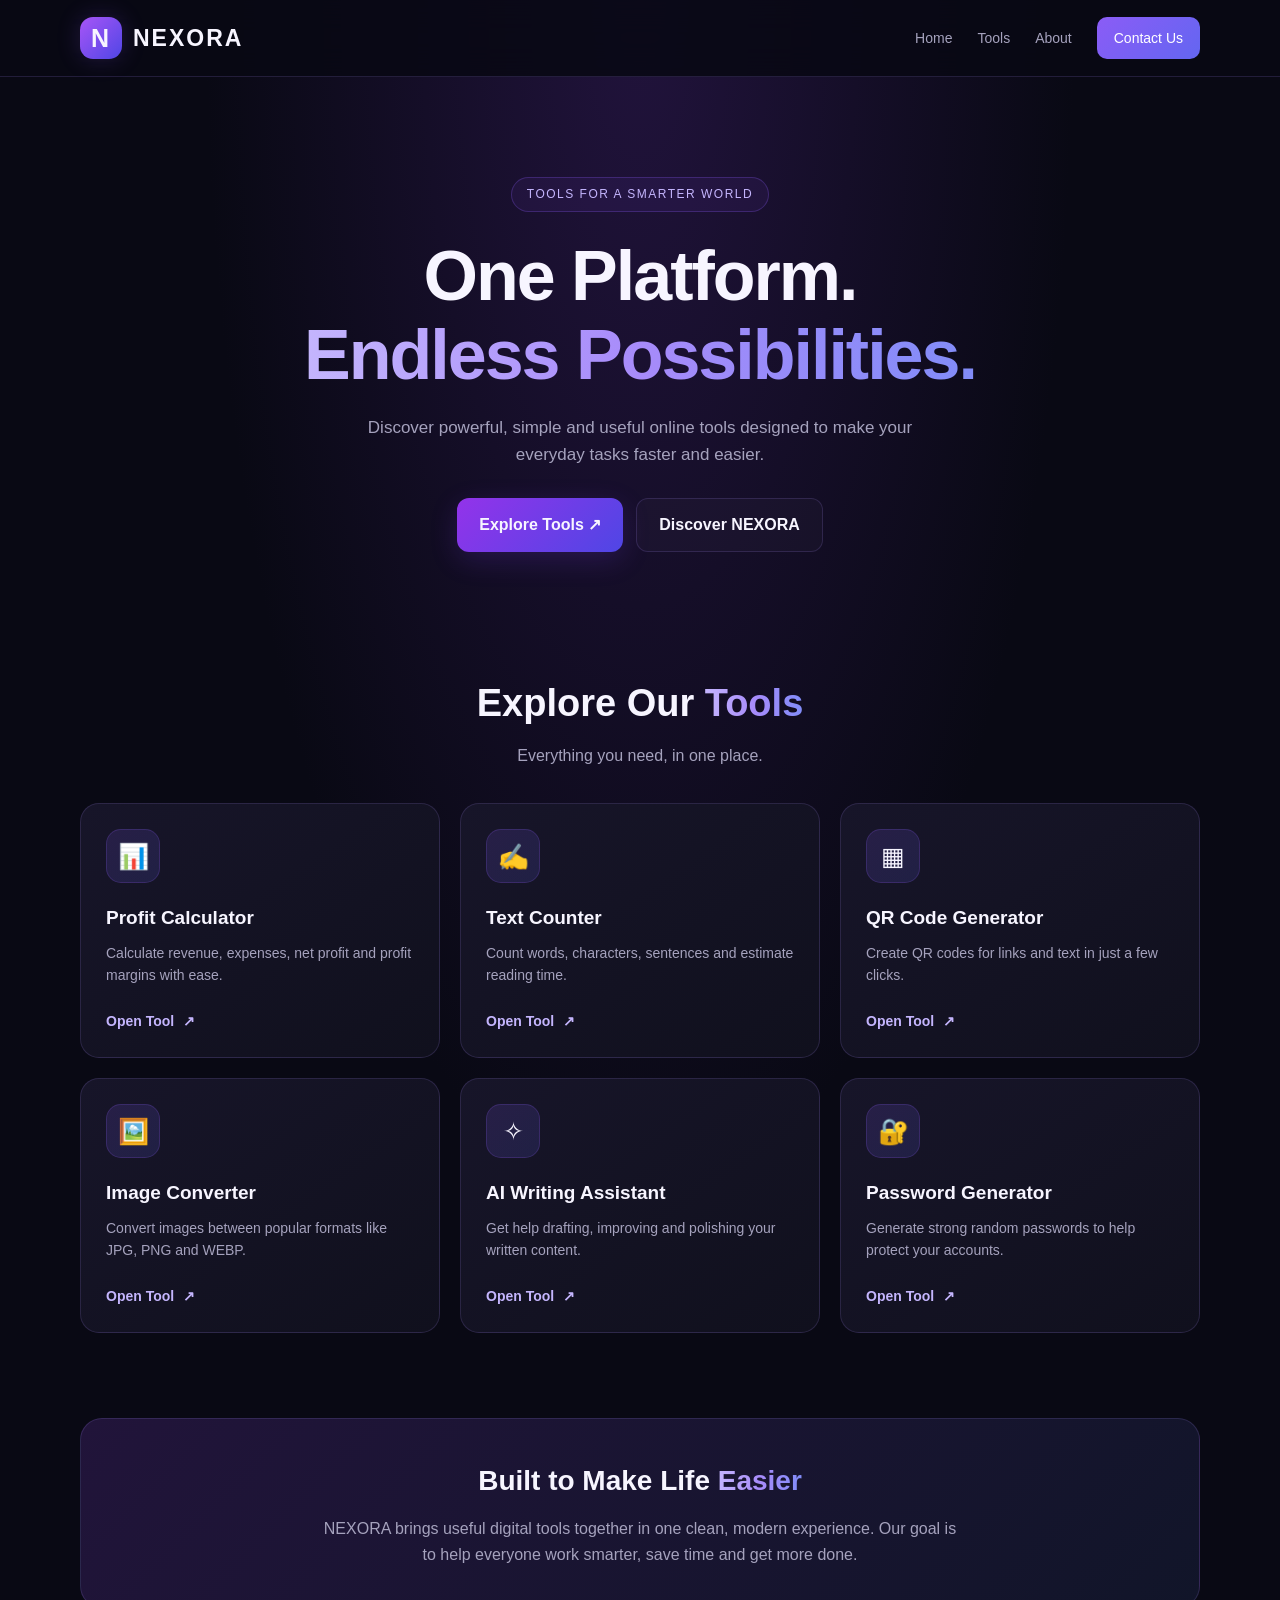
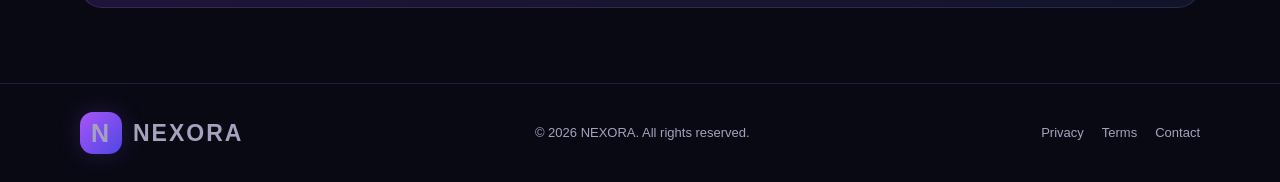
==== index.html @ 26964427 "Rename index.html.html to index.html" ====
<!DOCTYPE html>
<html lang="en">
<head>
  <meta charset="UTF-8">
  <meta name="viewport" content="width=device-width, initial-scale=1.0">
  <meta name="theme-color" content="#090914">
  <meta name="description" content="NEXORA — Smart, simple and powerful online tools for everyone.">
  <title>NEXORA — Tools for a Smarter World</title>

  <style>
    :root {
      --bg: #090914;
      --panel: #111120;
      --panel2: #171529;
      --purple: #8b5cf6;
      --blue: #6366f1;
      --text: #f7f5ff;
      --muted: #a5a2bd;
      --border: rgba(167, 139, 250, 0.17);
    }

    * {
      margin: 0;
      padding: 0;
      box-sizing: border-box;
    }

    html {
      scroll-behavior: smooth;
    }

    body {
      background:
        radial-gradient(ellipse at 50% 0%, #21133c 0%, transparent 48%),
        var(--bg);
      color: var(--text);
      font-family: Arial, Helvetica, sans-serif;
      line-height: 1.6;
      min-height: 100vh;
    }

    a {
      color: inherit;
      text-decoration: none;
    }

    .container {
      width: min(1120px, 92%);
      margin: auto;
    }

    header {
      position: sticky;
      top: 0;
      z-index: 10;
      background: rgba(9, 9, 20, 0.88);
      backdrop-filter: blur(16px);
      border-bottom: 1px solid var(--border);
    }

    nav {
      min-height: 76px;
      display: flex;
      align-items: center;
      justify-content: space-between;
      gap: 20px;
    }

    .logo {
      display: flex;
      align-items: center;
      gap: 11px;
      font-size: 23px;
      font-weight: 800;
      letter-spacing: 2px;
    }

    .logo-mark {
      width: 42px;
      height: 42px;
      display: grid;
      place-items: center;
      border-radius: 13px;
      background: linear-gradient(135deg, #a855f7, #4f46e5);
      box-shadow: 0 0 25px #8b5cf633;
      font-size: 25px;
      font-weight: 900;
    }

    .nav-links {
      display: flex;
      align-items: center;
      gap: 25px;
      color: var(--muted);
      font-size: 14px;
    }

    .nav-links a:hover {
      color: white;
    }

    .nav-button {
      background: linear-gradient(135deg, var(--purple), var(--blue));
      padding: 10px 17px;
      border-radius: 10px;
      color: white !important;
    }

    .hero {
      padding: 100px 0 76px;
      text-align: center;
    }

    .eyebrow {
      display: inline-block;
      color: #c4b5fd;
      border: 1px solid #8b5cf644;
      background: #8b5cf612;
      padding: 7px 15px;
      border-radius: 100px;
      font-size: 12px;
      letter-spacing: 1.5px;
      margin-bottom: 25px;
    }

    h1 {
      max-width: 850px;
      margin: 0 auto 20px;
      font-size: clamp(38px, 6vw, 70px);
      line-height: 1.12;
      letter-spacing: -2px;
    }

    .gradient-text {
      background: linear-gradient(90deg, #c4b5fd, #a78bfa, #818cf8);
      -webkit-background-clip: text;
      background-clip: text;
      color: transparent;
    }

    .hero p {
      color: var(--muted);
      max-width: 610px;
      margin: 0 auto 30px;
      font-size: 17px;
    }

    .hero-actions {
      display: flex;
      justify-content: center;
      gap: 13px;
      flex-wrap: wrap;
    }

    .btn {
      display: inline-flex;
      align-items: center;
      justify-content: center;
      padding: 13px 22px;
      border-radius: 12px;
      font-weight: 700;
      transition: 0.2s;
    }

    .btn-primary {
      background: linear-gradient(135deg, #9333ea, #4f46e5);
      box-shadow: 0 8px 28px #7c3aed30;
    }

    .btn-secondary {
      border: 1px solid var(--border);
      background: #ffffff06;
    }

    .btn:hover,
    .tool-card:hover {
      transform: translateY(-4px);
    }

    .section {
      padding: 45px 0 85px;
    }

    .section-heading {
      text-align: center;
      margin-bottom: 35px;
    }

    .section-heading h2 {
      font-size: clamp(27px, 4vw, 38px);
      margin-bottom: 9px;
    }

    .section-heading p {
      color: var(--muted);
    }

    .tools-grid {
      display: grid;
      grid-template-columns: repeat(3, minmax(0, 1fr));
      gap: 20px;
    }

    .tool-card {
      position: relative;
      display: flex;
      flex-direction: column;
      min-height: 255px;
      padding: 25px;
      border: 1px solid var(--border);
      border-radius: 19px;
      background: linear-gradient(145deg, #171529, #10101d);
      transition: 0.25s;
      overflow: hidden;
    }

    .tool-card:hover {
      border-color: #8b5cf677;
      box-shadow: 0 15px 40px #0004;
    }

    .tool-icon {
      display: grid;
      place-items: center;
      width: 54px;
      height: 54px;
      border-radius: 15px;
      background: linear-gradient(135deg, #8b5cf626, #6366f126);
      border: 1px solid #8b5cf633;
      font-size: 25px;
      margin-bottom: 20px;
    }

    .tool-card h3 {
      font-size: 19px;
      margin-bottom: 8px;
    }

    .tool-card p {
      color: var(--muted);
      font-size: 14px;
      margin-bottom: 20px;
    }

    .tool-link {
      margin-top: auto;
      color: #c4b5fd;
      font-size: 14px;
      font-weight: 700;
    }

    .tool-link span {
      margin-left: 5px;
    }

    .about {
      margin-bottom: 75px;
      padding: 40px;
      text-align: center;
      background: linear-gradient(135deg, #21143a, #111529);
      border: 1px solid var(--border);
      border-radius: 22px;
    }

    .about h2 {
      font-size: 28px;
      margin-bottom: 12px;
    }

    .about p {
      max-width: 650px;
      margin: auto;
      color: var(--muted);
    }

    footer {
      border-top: 1px solid var(--border);
      padding: 28px 0;
      color: var(--muted);
      font-size: 13px;
    }

    .footer-content {
      display: flex;
      justify-content: space-between;
      align-items: center;
      flex-wrap: wrap;
      gap: 15px;
    }

    .footer-links {
      display: flex;
      gap: 18px;
      flex-wrap: wrap;
    }

    @media (max-width: 800px) {
      .tools-grid {
        grid-template-columns: repeat(2, minmax(0, 1fr));
      }

      .hero {
        padding-top: 75px;
      }

      .nav-links {
        gap: 12px;
      }
    }

    @media (max-width: 540px) {
      .tools-grid {
        grid-template-columns: 1fr;
      }

      .nav-links a:not(.nav-button) {
        display: none;
      }

      .hero {
        padding: 65px 0 50px;
      }

      .hero p {
        font-size: 15px;
      }

      .about {
        padding: 28px 20px;
      }

      .footer-content {
        flex-direction: column;
        text-align: center;
      }
    }
  </style>
</head>

<body>

  <header>
    <div class="container">
      <nav>
        <a href="main.html" class="logo">
          <span class="logo-mark">N</span>
          <span>NEXORA</span>
        </a>

        <div class="nav-links">
          <a href="#home">Home</a>
          <a href="#tools">Tools</a>
          <a href="#about">About</a>
          <a href="contact.html" class="nav-button">Contact Us</a>
        </div>
      </nav>
    </div>
  </header>

  <main>
    <section class="hero container" id="home">
      <span class="eyebrow">TOOLS FOR A SMARTER WORLD</span>

      <h1>
        One Platform.<br>
        <span class="gradient-text">Endless Possibilities.</span>
      </h1>

      <p>
        Discover powerful, simple and useful online tools
        designed to make your everyday tasks faster and easier.
      </p>

      <div class="hero-actions">
        <a href="#tools" class="btn btn-primary">Explore Tools ↗</a>
        <a href="#about" class="btn btn-secondary">Discover NEXORA</a>
      </div>
    </section>

    <section class="section container" id="tools">
      <div class="section-heading">
        <h2>Explore Our <span class="gradient-text">Tools</span></h2>
        <p>Everything you need, in one place.</p>
      </div>

      <div class="tools-grid">

        <a href="profit-calculator.html" class="tool-card">
          <div class="tool-icon">📊</div>
          <h3>Profit Calculator</h3>
          <p>Calculate revenue, expenses, net profit and profit margins with ease.</p>
          <span class="tool-link">Open Tool <span>↗</span></span>
        </a>

        <a href="text-counter.html" class="tool-card">
          <div class="tool-icon">✍️</div>
          <h3>Text Counter</h3>
          <p>Count words, characters, sentences and estimate reading time.</p>
          <span class="tool-link">Open Tool <span>↗</span></span>
        </a>

        <a href="qr-generator.html" class="tool-card">
          <div class="tool-icon">▦</div>
          <h3>QR Code Generator</h3>
          <p>Create QR codes for links and text in just a few clicks.</p>
          <span class="tool-link">Open Tool <span>↗</span></span>
        </a>

        <a href="image-converter.html" class="tool-card">
          <div class="tool-icon">🖼️</div>
          <h3>Image Converter</h3>
          <p>Convert images between popular formats like JPG, PNG and WEBP.</p>
          <span class="tool-link">Open Tool <span>↗</span></span>
        </a>

        <a href="ai-writing.html" class="tool-card">
          <div class="tool-icon">✧</div>
          <h3>AI Writing Assistant</h3>
          <p>Get help drafting, improving and polishing your written content.</p>
          <span class="tool-link">Open Tool <span>↗</span></span>
        </a>

        <a href="password-generator.html" class="tool-card">
          <div class="tool-icon">🔐</div>
          <h3>Password Generator</h3>
          <p>Generate strong random passwords to help protect your accounts.</p>
          <span class="tool-link">Open Tool <span>↗</span></span>
        </a>

      </div>
    </section>

    <section class="container" id="about">
      <div class="about">
        <h2>Built to Make Life <span class="gradient-text">Easier</span></h2>
        <p>
          NEXORA brings useful digital tools together in one clean,
          modern experience. Our goal is to help everyone work smarter,
          save time and get more done.
        </p>
      </div>
    </section>
  </main>

  <footer id="contact">
    <div class="container footer-content">
      <a href="main.html" class="logo">
        <span class="logo-mark">N</span>
        <span>NEXORA</span>
      </a>

      <p>© <span id="year"></span> NEXORA. All rights reserved.</p>

      <div class="footer-links">
        <a href="privacy.html">Privacy</a>
        <a href="terms.html">Terms</a>
        <a href="mailto:">Contact</a>
      </div>
    </div>
  </footer>

  <script>
    document.getElementById("year").textContent =
      new Date().getFullYear();
  </script>

</body>
</html>
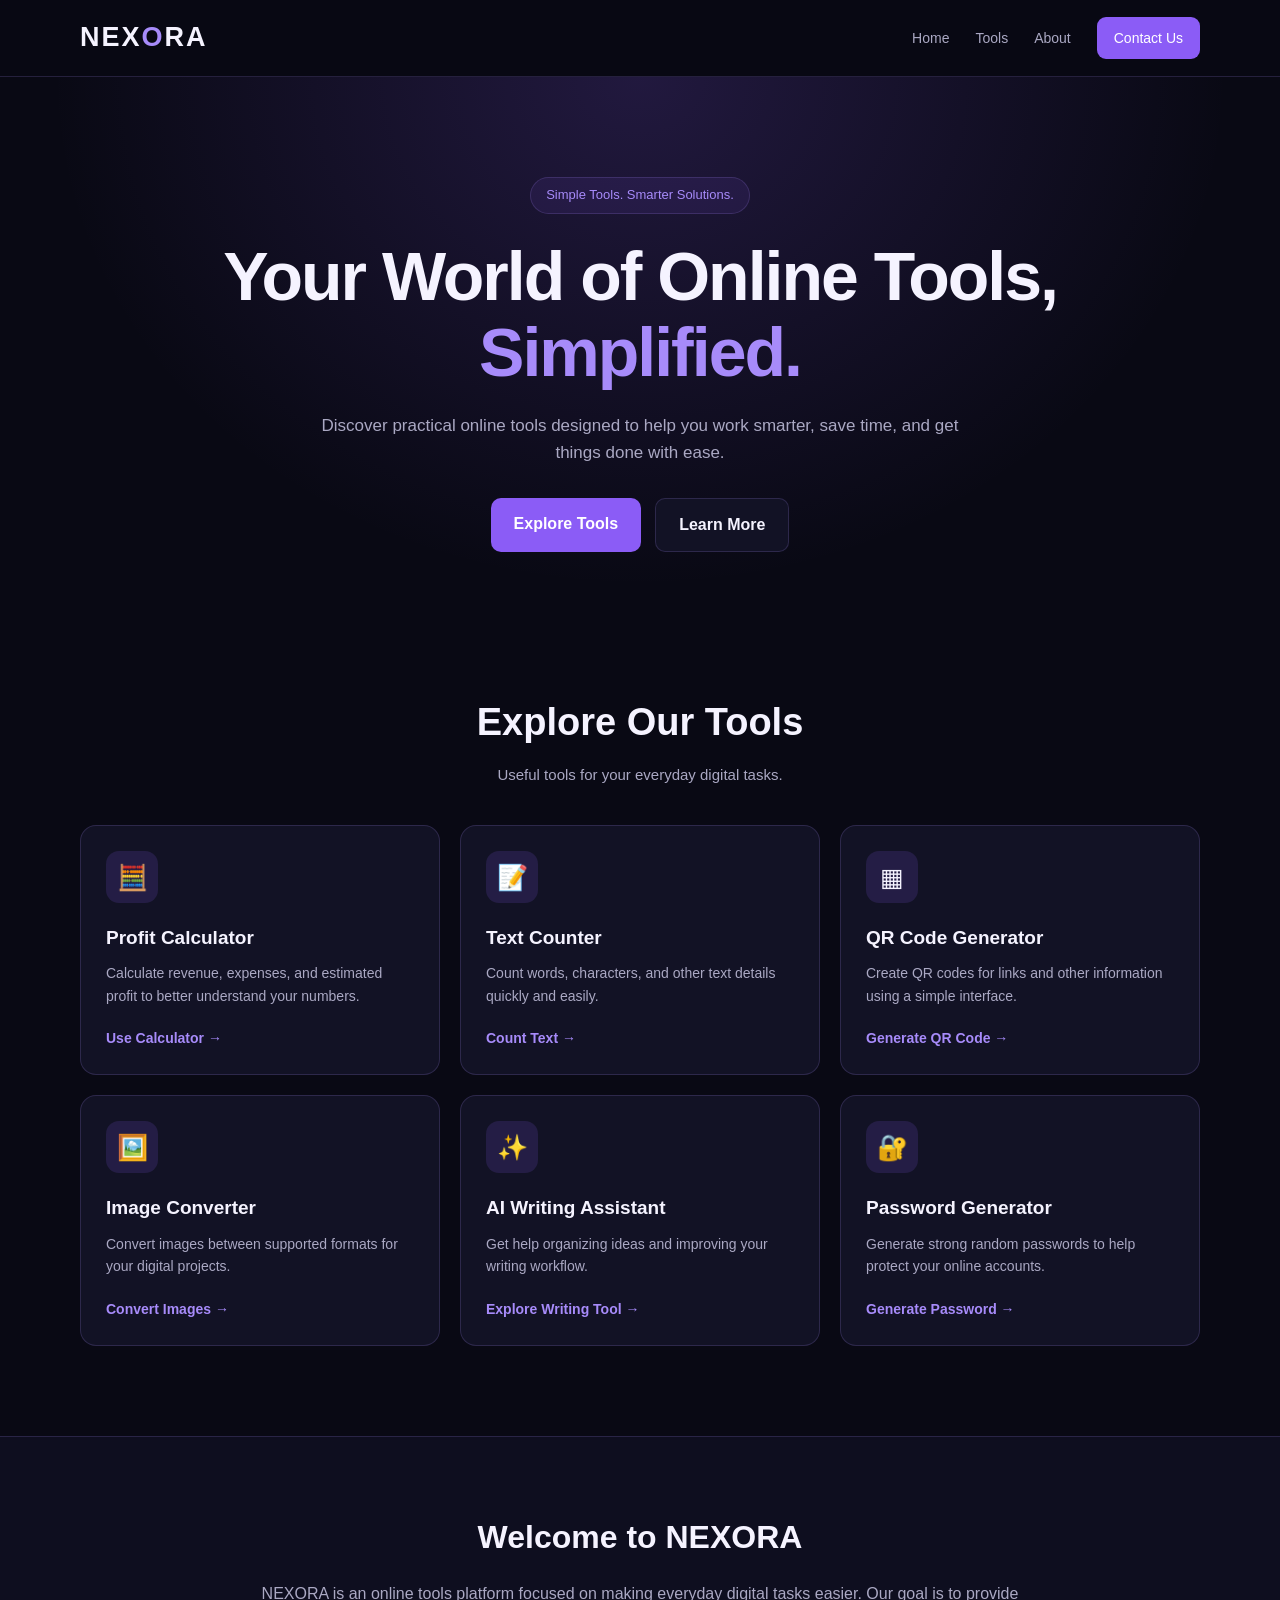
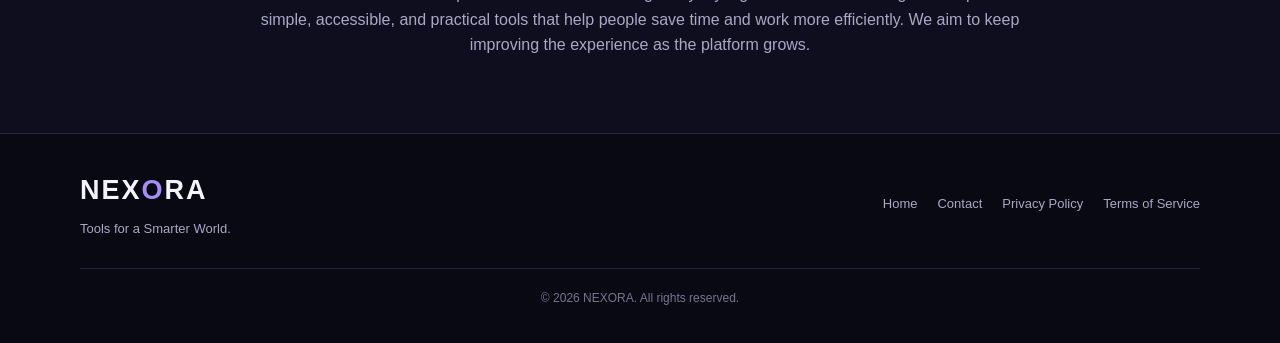
==== commit 7feb7878: "Refactor index.html for better structure and design Updated HTML structure and styles for improved l" ====
--- a/index.html
+++ b/index.html
@@ -1,470 +1,654 @@
-
 <!DOCTYPE html>
 <html lang="en">
 <head>
-  <meta charset="UTF-8">
-  <meta name="viewport" content="width=device-width, initial-scale=1.0">
-  <meta name="theme-color" content="#090914">
-  <meta name="description" content="NEXORA — Smart, simple and powerful online tools for everyone.">
-  <title>NEXORA — Tools for a Smarter World</title>
-
-  <style>
-    :root {
-      --bg: #090914;
-      --panel: #111120;
-      --panel2: #171529;
-      --purple: #8b5cf6;
-      --blue: #6366f1;
-      --text: #f7f5ff;
-      --muted: #a5a2bd;
-      --border: rgba(167, 139, 250, 0.17);
-    }
-
-    * {
-      margin: 0;
-      padding: 0;
-      box-sizing: border-box;
-    }
-
-    html {
-      scroll-behavior: smooth;
-    }
-
-    body {
-      background:
-        radial-gradient(ellipse at 50% 0%, #21133c 0%, transparent 48%),
-        var(--bg);
-      color: var(--text);
-      font-family: Arial, Helvetica, sans-serif;
-      line-height: 1.6;
-      min-height: 100vh;
-    }
-
-    a {
-      color: inherit;
-      text-decoration: none;
-    }
-
-    .container {
-      width: min(1120px, 92%);
-      margin: auto;
-    }
-
-    header {
-      position: sticky;
-      top: 0;
-      z-index: 10;
-      background: rgba(9, 9, 20, 0.88);
-      backdrop-filter: blur(16px);
-      border-bottom: 1px solid var(--border);
-    }
-
-    nav {
-      min-height: 76px;
-      display: flex;
-      align-items: center;
-      justify-content: space-between;
-      gap: 20px;
-    }
-
-    .logo {
-      display: flex;
-      align-items: center;
-      gap: 11px;
-      font-size: 23px;
-      font-weight: 800;
-      letter-spacing: 2px;
-    }
-
-    .logo-mark {
-      width: 42px;
-      height: 42px;
-      display: grid;
-      place-items: center;
-      border-radius: 13px;
-      background: linear-gradient(135deg, #a855f7, #4f46e5);
-      box-shadow: 0 0 25px #8b5cf633;
-      font-size: 25px;
-      font-weight: 900;
-    }
-
-    .nav-links {
-      display: flex;
-      align-items: center;
-      gap: 25px;
-      color: var(--muted);
-      font-size: 14px;
-    }
-
-    .nav-links a:hover {
-      color: white;
-    }
-
-    .nav-button {
-      background: linear-gradient(135deg, var(--purple), var(--blue));
-      padding: 10px 17px;
-      border-radius: 10px;
-      color: white !important;
-    }
-
-    .hero {
-      padding: 100px 0 76px;
-      text-align: center;
-    }
-
-    .eyebrow {
-      display: inline-block;
-      color: #c4b5fd;
-      border: 1px solid #8b5cf644;
-      background: #8b5cf612;
-      padding: 7px 15px;
-      border-radius: 100px;
-      font-size: 12px;
-      letter-spacing: 1.5px;
-      margin-bottom: 25px;
-    }
-
-    h1 {
-      max-width: 850px;
-      margin: 0 auto 20px;
-      font-size: clamp(38px, 6vw, 70px);
-      line-height: 1.12;
-      letter-spacing: -2px;
-    }
-
-    .gradient-text {
-      background: linear-gradient(90deg, #c4b5fd, #a78bfa, #818cf8);
-      -webkit-background-clip: text;
-      background-clip: text;
-      color: transparent;
-    }
-
-    .hero p {
-      color: var(--muted);
-      max-width: 610px;
-      margin: 0 auto 30px;
-      font-size: 17px;
-    }
-
-    .hero-actions {
-      display: flex;
-      justify-content: center;
-      gap: 13px;
-      flex-wrap: wrap;
-    }
-
-    .btn {
-      display: inline-flex;
-      align-items: center;
-      justify-content: center;
-      padding: 13px 22px;
-      border-radius: 12px;
-      font-weight: 700;
-      transition: 0.2s;
-    }
-
-    .btn-primary {
-      background: linear-gradient(135deg, #9333ea, #4f46e5);
-      box-shadow: 0 8px 28px #7c3aed30;
-    }
-
-    .btn-secondary {
-      border: 1px solid var(--border);
-      background: #ffffff06;
-    }
-
-    .btn:hover,
-    .tool-card:hover {
-      transform: translateY(-4px);
-    }
-
-    .section {
-      padding: 45px 0 85px;
-    }
-
-    .section-heading {
-      text-align: center;
-      margin-bottom: 35px;
-    }
-
-    .section-heading h2 {
-      font-size: clamp(27px, 4vw, 38px);
-      margin-bottom: 9px;
-    }
-
-    .section-heading p {
-      color: var(--muted);
-    }
-
-    .tools-grid {
-      display: grid;
-      grid-template-columns: repeat(3, minmax(0, 1fr));
-      gap: 20px;
-    }
-
-    .tool-card {
-      position: relative;
-      display: flex;
-      flex-direction: column;
-      min-height: 255px;
-      padding: 25px;
-      border: 1px solid var(--border);
-      border-radius: 19px;
-      background: linear-gradient(145deg, #171529, #10101d);
-      transition: 0.25s;
-      overflow: hidden;
-    }
-
-    .tool-card:hover {
-      border-color: #8b5cf677;
-      box-shadow: 0 15px 40px #0004;
-    }
-
-    .tool-icon {
-      display: grid;
-      place-items: center;
-      width: 54px;
-      height: 54px;
-      border-radius: 15px;
-      background: linear-gradient(135deg, #8b5cf626, #6366f126);
-      border: 1px solid #8b5cf633;
-      font-size: 25px;
-      margin-bottom: 20px;
-    }
-
-    .tool-card h3 {
-      font-size: 19px;
-      margin-bottom: 8px;
-    }
-
-    .tool-card p {
-      color: var(--muted);
-      font-size: 14px;
-      margin-bottom: 20px;
-    }
-
-    .tool-link {
-      margin-top: auto;
-      color: #c4b5fd;
-      font-size: 14px;
-      font-weight: 700;
-    }
-
-    .tool-link span {
-      margin-left: 5px;
-    }
-
-    .about {
-      margin-bottom: 75px;
-      padding: 40px;
-      text-align: center;
-      background: linear-gradient(135deg, #21143a, #111529);
-      border: 1px solid var(--border);
-      border-radius: 22px;
-    }
-
-    .about h2 {
-      font-size: 28px;
-      margin-bottom: 12px;
-    }
-
-    .about p {
-      max-width: 650px;
-      margin: auto;
-      color: var(--muted);
-    }
-
-    footer {
-      border-top: 1px solid var(--border);
-      padding: 28px 0;
-      color: var(--muted);
-      font-size: 13px;
-    }
-
-    .footer-content {
-      display: flex;
-      justify-content: space-between;
-      align-items: center;
-      flex-wrap: wrap;
-      gap: 15px;
-    }
-
-    .footer-links {
-      display: flex;
-      gap: 18px;
-      flex-wrap: wrap;
-    }
-
-    @media (max-width: 800px) {
-      .tools-grid {
-        grid-template-columns: repeat(2, minmax(0, 1fr));
-      }
-
-      .hero {
-        padding-top: 75px;
-      }
-
-      .nav-links {
-        gap: 12px;
-      }
-    }
-
-    @media (max-width: 540px) {
-      .tools-grid {
-        grid-template-columns: 1fr;
-      }
-
-      .nav-links a:not(.nav-button) {
-        display: none;
-      }
-
-      .hero {
-        padding: 65px 0 50px;
-      }
-
-      .hero p {
-        font-size: 15px;
-      }
-
-      .about {
-        padding: 28px 20px;
-      }
-
-      .footer-content {
-        flex-direction: column;
-        text-align: center;
-      }
-    }
-  </style>
+    <meta charset="UTF-8">
+    <meta name="viewport" content="width=device-width, initial-scale=1.0">
+    <meta name="theme-color" content="#090914">
+
+    <meta name="description" content="NEXORA provides free, simple and powerful online tools for productivity, file conversion, calculations and more.">
+
+    <meta name="robots" content="index, follow">
+
+    <title>NEXORA — Tools for a Smarter World</title>
+
+    <!-- Google AdSense -->
+    <script async
+        src="https://pagead2.googlesyndication.com/pagead/js/adsbygoogle.js?client=ca-pub-7312902540885556"
+        crossorigin="anonymous"></script>
+
+    <style>
+        :root {
+            --background: #090914;
+            --surface: #121225;
+            --surface-hover: #1a1a33;
+            --purple: #8b5cf6;
+            --purple-light: #a78bfa;
+            --text: #f5f3ff;
+            --muted: #aaa8c3;
+            --border: rgba(167, 139, 250, 0.18);
+        }
+
+        * {
+            margin: 0;
+            padding: 0;
+            box-sizing: border-box;
+        }
+
+        html {
+            scroll-behavior: smooth;
+        }
+
+        body {
+            font-family: Arial, Helvetica, sans-serif;
+            background: var(--background);
+            color: var(--text);
+            line-height: 1.6;
+        }
+
+        a {
+            color: inherit;
+            text-decoration: none;
+        }
+
+        button,
+        a {
+            -webkit-tap-highlight-color: transparent;
+        }
+
+        .container {
+            width: min(1120px, 92%);
+            margin: 0 auto;
+        }
+
+        /* Header */
+
+        header {
+            position: sticky;
+            top: 0;
+            z-index: 100;
+            background: rgba(9, 9, 20, 0.92);
+            backdrop-filter: blur(14px);
+            border-bottom: 1px solid var(--border);
+        }
+
+        .navbar {
+            min-height: 76px;
+            display: flex;
+            justify-content: space-between;
+            align-items: center;
+            gap: 24px;
+        }
+
+        .logo {
+            font-size: 27px;
+            font-weight: 800;
+            letter-spacing: 2px;
+            color: var(--text);
+        }
+
+        .logo span {
+            color: var(--purple-light);
+        }
+
+        .nav-links {
+            display: flex;
+            align-items: center;
+            gap: 26px;
+        }
+
+        .nav-links a {
+            color: var(--muted);
+            font-size: 14px;
+            transition: color 0.2s ease;
+        }
+
+        .nav-links a:hover {
+            color: var(--purple-light);
+        }
+
+        .nav-button {
+            background: var(--purple);
+            color: white !important;
+            padding: 10px 17px;
+            border-radius: 9px;
+        }
+
+        .nav-button:hover {
+            background: #7544e8;
+        }
+
+        /* Hero */
+
+        .hero {
+            text-align: center;
+            padding: 100px 0 80px;
+            background:
+                radial-gradient(
+                    ellipse at top,
+                    rgba(139, 92, 246, 0.19),
+                    transparent 65%
+                );
+        }
+
+        .hero-label {
+            display: inline-block;
+            color: var(--purple-light);
+            border: 1px solid var(--border);
+            background: rgba(139, 92, 246, 0.09);
+            padding: 7px 15px;
+            border-radius: 50px;
+            font-size: 13px;
+            margin-bottom: 24px;
+        }
+
+        .hero h1 {
+            font-size: clamp(38px, 6vw, 68px);
+            line-height: 1.12;
+            letter-spacing: -2px;
+            max-width: 850px;
+            margin: 0 auto 22px;
+        }
+
+        .hero h1 span {
+            color: var(--purple-light);
+        }
+
+        .hero p {
+            max-width: 650px;
+            margin: 0 auto;
+            color: var(--muted);
+            font-size: 17px;
+        }
+
+        .hero-buttons {
+            display: flex;
+            justify-content: center;
+            gap: 14px;
+            flex-wrap: wrap;
+            margin-top: 32px;
+        }
+
+        .button {
+            display: inline-block;
+            padding: 13px 23px;
+            border-radius: 10px;
+            font-weight: 700;
+            transition: transform 0.2s ease,
+                        background 0.2s ease;
+        }
+
+        .button:hover {
+            transform: translateY(-2px);
+        }
+
+        .button-primary {
+            background: var(--purple);
+            color: white;
+        }
+
+        .button-primary:hover {
+            background: #7544e8;
+        }
+
+        .button-secondary {
+            border: 1px solid var(--border);
+            background: var(--surface);
+            color: var(--text);
+        }
+
+        .button-secondary:hover {
+            background: var(--surface-hover);
+        }
+
+        /* Tools */
+
+        .tools-section {
+            padding: 60px 0 90px;
+            scroll-margin-top: 90px;
+        }
+
+        .section-heading {
+            text-align: center;
+            margin-bottom: 38px;
+        }
+
+        .section-heading h2 {
+            font-size: clamp(28px, 4vw, 38px);
+            margin-bottom: 10px;
+        }
+
+        .section-heading p {
+            color: var(--muted);
+            font-size: 15px;
+        }
+
+        .tools-grid {
+            display: grid;
+            grid-template-columns: repeat(3, minmax(0, 1fr));
+            gap: 20px;
+        }
+
+        .tool-card {
+            display: flex;
+            flex-direction: column;
+            align-items: flex-start;
+            min-height: 240px;
+            padding: 25px;
+            background: var(--surface);
+            border: 1px solid var(--border);
+            border-radius: 16px;
+            transition: transform 0.2s ease,
+                        border-color 0.2s ease,
+                        background 0.2s ease;
+        }
+
+        .tool-card:hover {
+            transform: translateY(-5px);
+            border-color: rgba(167, 139, 250, 0.55);
+            background: var(--surface-hover);
+        }
+
+        .tool-icon {
+            display: flex;
+            align-items: center;
+            justify-content: center;
+            width: 52px;
+            height: 52px;
+            border-radius: 13px;
+            background: rgba(139, 92, 246, 0.15);
+            font-size: 25px;
+            margin-bottom: 20px;
+        }
+
+        .tool-card h3 {
+            font-size: 19px;
+            margin-bottom: 9px;
+        }
+
+        .tool-card p {
+            color: var(--muted);
+            font-size: 14px;
+            margin-bottom: 20px;
+        }
+
+        .tool-link {
+            margin-top: auto;
+            color: var(--purple-light);
+            font-size: 14px;
+            font-weight: 700;
+        }
+
+        .tool-link:hover {
+            color: white;
+        }
+
+        /* About */
+
+        .about-section {
+            padding: 75px 0;
+            background: rgba(18, 18, 37, 0.65);
+            border-top: 1px solid var(--border);
+            border-bottom: 1px solid var(--border);
+            scroll-margin-top: 90px;
+        }
+
+        .about-content {
+            max-width: 760px;
+            margin: 0 auto;
+            text-align: center;
+        }
+
+        .about-content h2 {
+            font-size: 32px;
+            margin-bottom: 18px;
+        }
+
+        .about-content p {
+            color: var(--muted);
+            font-size: 16px;
+        }
+
+        /* Footer */
+
+        footer {
+            padding: 35px 0;
+        }
+
+        .footer-content {
+            display: flex;
+            justify-content: space-between;
+            align-items: center;
+            gap: 22px;
+            flex-wrap: wrap;
+        }
+
+        .footer-brand p {
+            color: var(--muted);
+            font-size: 13px;
+            margin-top: 7px;
+        }
+
+        .footer-links {
+            display: flex;
+            gap: 20px;
+            flex-wrap: wrap;
+        }
+
+        .footer-links a {
+            color: var(--muted);
+            font-size: 13px;
+        }
+
+        .footer-links a:hover {
+            color: var(--purple-light);
+        }
+
+        .copyright {
+            text-align: center;
+            color: #77758f;
+            font-size: 12px;
+            margin-top: 28px;
+            padding-top: 20px;
+            border-top: 1px solid var(--border);
+        }
+
+        /* Responsive design */
+
+        @media (max-width: 850px) {
+            .tools-grid {
+                grid-template-columns: repeat(2, minmax(0, 1fr));
+            }
+
+            .nav-links {
+                gap: 15px;
+            }
+        }
+
+        @media (max-width: 560px) {
+            .navbar {
+                min-height: 70px;
+                flex-wrap: wrap;
+                padding: 15px 0;
+            }
+
+            .logo {
+                font-size: 24px;
+            }
+
+            .nav-links {
+                width: 100%;
+                justify-content: space-between;
+                gap: 10px;
+            }
+
+            .nav-links a {
+                font-size: 12px;
+            }
+
+            .nav-button {
+                padding: 7px 10px;
+            }
+
+            .hero {
+                padding: 75px 0 55px;
+            }
+
+            .hero h1 {
+                letter-spacing: -1px;
+            }
+
+            .hero p {
+                font-size: 15px;
+            }
+
+            .tools-section {
+                padding: 45px 0 65px;
+            }
+
+            .tools-grid {
+                grid-template-columns: 1fr;
+            }
+
+            .tool-card {
+                min-height: 215px;
+            }
+
+            .footer-content {
+                flex-direction: column;
+                align-items: flex-start;
+            }
+
+            .about-content h2 {
+                font-size: 27px;
+            }
+        }
+    </style>
 </head>
 
 <body>
 
-  <header>
-    <div class="container">
-      <nav>
-        <a href="main.html" class="logo">
-          <span class="logo-mark">N</span>
-          <span>NEXORA</span>
-        </a>
-
-        <div class="nav-links">
-          <a href="#home">Home</a>
-          <a href="#tools">Tools</a>
-          <a href="#about">About</a>
-          <a href="contact.html" class="nav-button">Contact Us</a>
+    <!-- Header -->
+    <header>
+        <div class="container navbar">
+
+            <a class="logo" href="index.html" aria-label="NEXORA Home">
+                NEX<span>O</span>RA
+            </a>
+
+            <nav class="nav-links" aria-label="Main navigation">
+                <a href="index.html">Home</a>
+                <a href="#tools">Tools</a>
+                <a href="#about">About</a>
+                <a href="contact.html" class="nav-button">Contact Us</a>
+            </nav>
+
         </div>
-      </nav>
-    </div>
-  </header>
-
-  <main>
-    <section class="hero container" id="home">
-      <span class="eyebrow">TOOLS FOR A SMARTER WORLD</span>
-
-      <h1>
-        One Platform.<br>
-        <span class="gradient-text">Endless Possibilities.</span>
-      </h1>
-
-      <p>
-        Discover powerful, simple and useful online tools
-        designed to make your everyday tasks faster and easier.
-      </p>
-
-      <div class="hero-actions">
-        <a href="#tools" class="btn btn-primary">Explore Tools ↗</a>
-        <a href="#about" class="btn btn-secondary">Discover NEXORA</a>
-      </div>
-    </section>
-
-    <section class="section container" id="tools">
-      <div class="section-heading">
-        <h2>Explore Our <span class="gradient-text">Tools</span></h2>
-        <p>Everything you need, in one place.</p>
-      </div>
-
-      <div class="tools-grid">
-
-        <a href="profit-calculator.html" class="tool-card">
-          <div class="tool-icon">📊</div>
-          <h3>Profit Calculator</h3>
-          <p>Calculate revenue, expenses, net profit and profit margins with ease.</p>
-          <span class="tool-link">Open Tool <span>↗</span></span>
-        </a>
-
-        <a href="text-counter.html" class="tool-card">
-          <div class="tool-icon">✍️</div>
-          <h3>Text Counter</h3>
-          <p>Count words, characters, sentences and estimate reading time.</p>
-          <span class="tool-link">Open Tool <span>↗</span></span>
-        </a>
-
-        <a href="qr-generator.html" class="tool-card">
-          <div class="tool-icon">▦</div>
-          <h3>QR Code Generator</h3>
-          <p>Create QR codes for links and text in just a few clicks.</p>
-          <span class="tool-link">Open Tool <span>↗</span></span>
-        </a>
-
-        <a href="image-converter.html" class="tool-card">
-          <div class="tool-icon">🖼️</div>
-          <h3>Image Converter</h3>
-          <p>Convert images between popular formats like JPG, PNG and WEBP.</p>
-          <span class="tool-link">Open Tool <span>↗</span></span>
-        </a>
-
-        <a href="ai-writing.html" class="tool-card">
-          <div class="tool-icon">✧</div>
-          <h3>AI Writing Assistant</h3>
-          <p>Get help drafting, improving and polishing your written content.</p>
-          <span class="tool-link">Open Tool <span>↗</span></span>
-        </a>
-
-        <a href="password-generator.html" class="tool-card">
-          <div class="tool-icon">🔐</div>
-          <h3>Password Generator</h3>
-          <p>Generate strong random passwords to help protect your accounts.</p>
-          <span class="tool-link">Open Tool <span>↗</span></span>
-        </a>
-
-      </div>
-    </section>
-
-    <section class="container" id="about">
-      <div class="about">
-        <h2>Built to Make Life <span class="gradient-text">Easier</span></h2>
-        <p>
-          NEXORA brings useful digital tools together in one clean,
-          modern experience. Our goal is to help everyone work smarter,
-          save time and get more done.
-        </p>
-      </div>
-    </section>
-  </main>
-
-  <footer id="contact">
-    <div class="container footer-content">
-      <a href="main.html" class="logo">
-        <span class="logo-mark">N</span>
-        <span>NEXORA</span>
-      </a>
-
-      <p>© <span id="year"></span> NEXORA. All rights reserved.</p>
-
-      <div class="footer-links">
-        <a href="privacy.html">Privacy</a>
-        <a href="terms.html">Terms</a>
-        <a href="mailto:">Contact</a>
-      </div>
-    </div>
-  </footer>
-
-  <script>
-    document.getElementById("year").textContent =
-      new Date().getFullYear();
-  </script>
+    </header>
+
+    <main>
+
+        <!-- Hero Section -->
+        <section class="hero">
+            <div class="container">
+
+                <div class="hero-label">
+                    Simple Tools. Smarter Solutions.
+                </div>
+
+                <h1>
+                    Your World of Online Tools,
+                    <span>Simplified.</span>
+                </h1>
+
+                <p>
+                    Discover practical online tools designed to help you
+                    work smarter, save time, and get things done with ease.
+                </p>
+
+                <div class="hero-buttons">
+                    <a href="#tools" class="button button-primary">
+                        Explore Tools
+                    </a>
+
+                    <a href="#about" class="button button-secondary">
+                        Learn More
+                    </a>
+                </div>
+
+            </div>
+        </section>
+
+        <!-- Tools Section -->
+        <section class="tools-section" id="tools">
+            <div class="container">
+
+                <div class="section-heading">
+                    <h2>Explore Our Tools</h2>
+                    <p>
+                        Useful tools for your everyday digital tasks.
+                    </p>
+                </div>
+
+                <div class="tools-grid">
+
+                    <!-- Tool 1 -->
+                    <article class="tool-card">
+                        <div class="tool-icon" aria-hidden="true">🧮</div>
+
+                        <h3>Profit Calculator</h3>
+
+                        <p>
+                            Calculate revenue, expenses, and estimated
+                            profit to better understand your numbers.
+                        </p>
+
+                        <a href="profit-calculator.html" class="tool-link">
+                            Use Calculator →
+                        </a>
+                    </article>
+
+                    <!-- Tool 2 -->
+                    <article class="tool-card">
+                        <div class="tool-icon" aria-hidden="true">📝</div>
+
+                        <h3>Text Counter</h3>
+
+                        <p>
+                            Count words, characters, and other text
+                            details quickly and easily.
+                        </p>
+
+                        <a href="text-counter.html" class="tool-link">
+                            Count Text →
+                        </a>
+                    </article>
+
+                    <!-- Tool 3 -->
+                    <article class="tool-card">
+                        <div class="tool-icon" aria-hidden="true">▦</div>
+
+                        <h3>QR Code Generator</h3>
+
+                        <p>
+                            Create QR codes for links and other
+                            information using a simple interface.
+                        </p>
+
+                        <a href="qr-generator.html" class="tool-link">
+                            Generate QR Code →
+                        </a>
+                    </article>
+
+                    <!-- Tool 4 -->
+                    <article class="tool-card">
+                        <div class="tool-icon" aria-hidden="true">🖼️</div>
+
+                        <h3>Image Converter</h3>
+
+                        <p>
+                            Convert images between supported formats
+                            for your digital projects.
+                        </p>
+
+                        <a href="image-converter.html" class="tool-link">
+                            Convert Images →
+                        </a>
+                    </article>
+
+                    <!-- Tool 5 -->
+                    <article class="tool-card">
+                        <div class="tool-icon" aria-hidden="true">✨</div>
+
+                        <h3>AI Writing Assistant</h3>
+
+                        <p>
+                            Get help organizing ideas and improving
+                            your writing workflow.
+                        </p>
+
+                        <a href="ai-writing.html" class="tool-link">
+                            Explore Writing Tool →
+                        </a>
+                    </article>
+
+                    <!-- Tool 6 -->
+                    <article class="tool-card">
+                        <div class="tool-icon" aria-hidden="true">🔐</div>
+
+                        <h3>Password Generator</h3>
+
+                        <p>
+                            Generate strong random passwords to help
+                            protect your online accounts.
+                        </p>
+
+                        <a href="password-generator.html" class="tool-link">
+                            Generate Password →
+                        </a>
+                    </article>
+
+                </div>
+
+            </div>
+        </section>
+
+        <!-- About Section -->
+        <section class="about-section" id="about">
+            <div class="container">
+
+                <div class="about-content">
+                    <h2>Welcome to NEXORA</h2>
+
+                    <p>
+                        NEXORA is an online tools platform focused on
+                        making everyday digital tasks easier. Our goal
+                        is to provide simple, accessible, and practical
+                        tools that help people save time and work more
+                        efficiently. We aim to keep improving the
+                        experience as the platform grows.
+                    </p>
+                </div>
+
+            </div>
+        </section>
+
+    </main>
+
+    <!-- Footer -->
+    <footer>
+        <div class="container">
+
+            <div class="footer-content">
+
+                <div class="footer-brand">
+                    <a class="logo" href="index.html">
+                        NEX<span>O</span>RA
+                    </a>
+
+                    <p>Tools for a Smarter World.</p>
+                </div>
+
+                <nav class="footer-links" aria-label="Footer navigation">
+                    <a href="index.html">Home</a>
+                    <a href="contact.html">Contact</a>
+                    <a href="privacy.html">Privacy Policy</a>
+                    <a href="terms.html">Terms of Service</a>
+                </nav>
+
+            </div>
+
+            <div class="copyright">
+                © <span id="current-year"></span> NEXORA.
+                All rights reserved.
+            </div>
+
+        </div>
+    </footer>
+
+    <script>
+        document.getElementById("current-year").textContent =
+            new Date().getFullYear();
+    </script>
 
 </body>
 </html>
-
